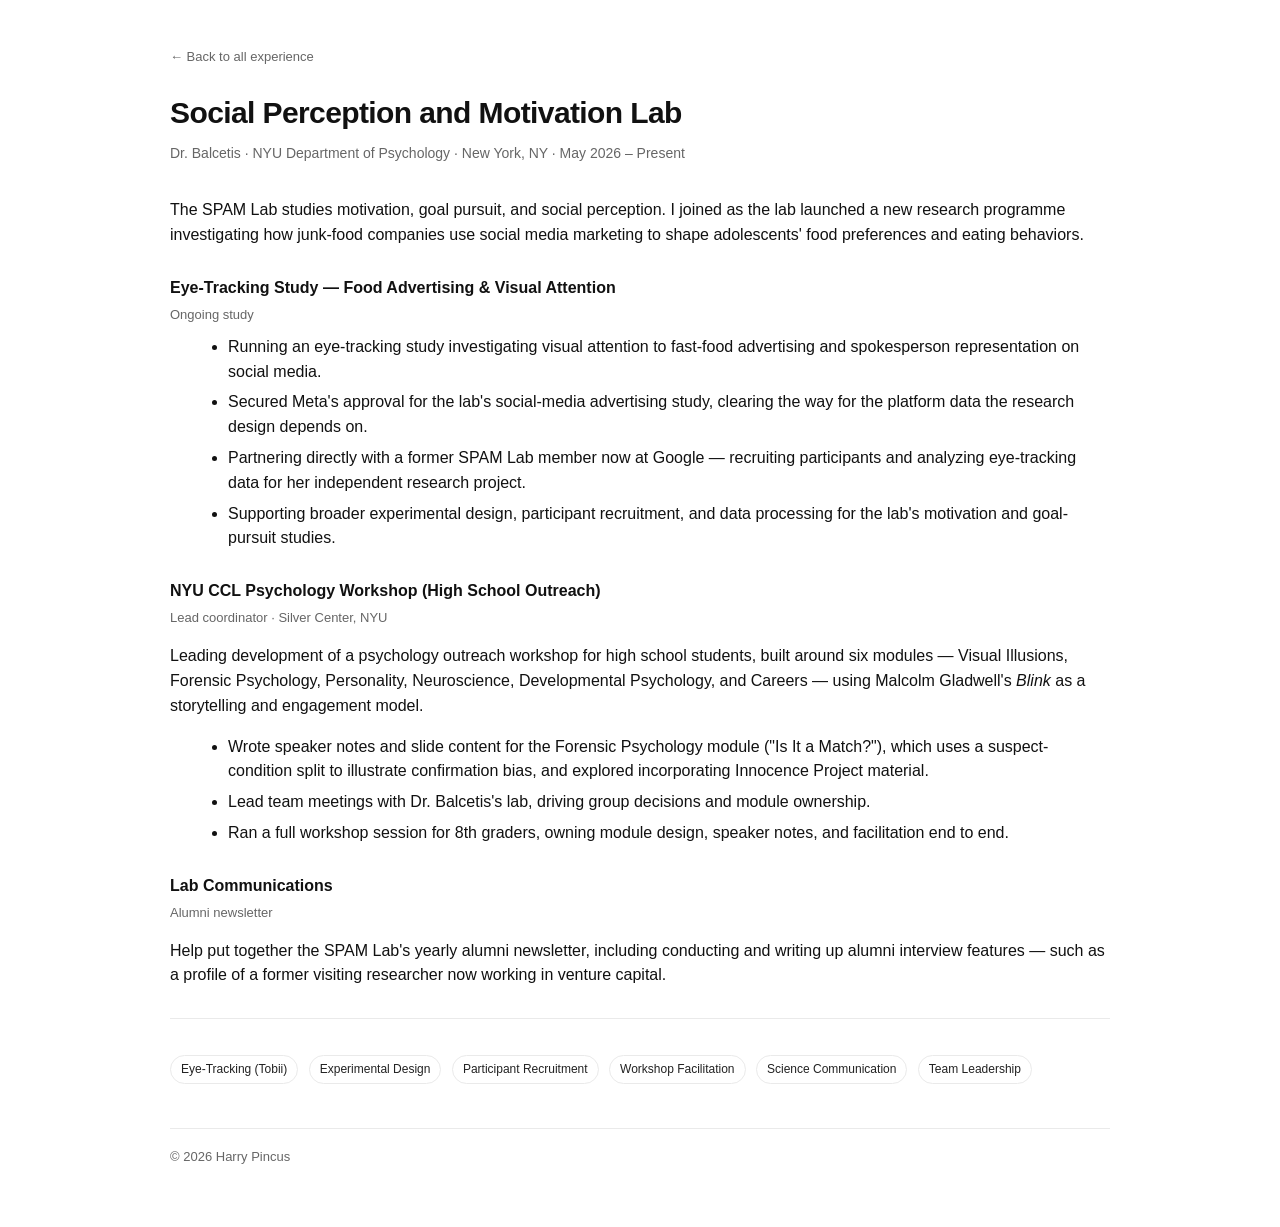
==== projects/nyu-balcetis-lab.html @ 8e0f78e2 "Create nyu-balcetis-lab.html" ====
<!doctype html>
<html lang="en">
<head>
  <meta charset="utf-8" />
  <meta name="viewport" content="width=device-width,initial-scale=1" />
  <title>NYU SPAM Lab — Harry Pincus</title>
  <meta name="description" content="Research assistant work at the Social Perception and Motivation Lab, NYU, under Dr. Balcetis." />
  <link rel="stylesheet" href="../styles.css" />
</head>
<body>
  <div class="wrap">
    <a class="back-link" href="../index.html">← Back to all experience</a>

    <div class="role-header">
      <h1>Social Perception and Motivation Lab</h1>
      <div class="meta">Dr. Balcetis · NYU Department of Psychology · New York, NY · May 2026 – Present</div>
    </div>

    <section>
      <p>
        The SPAM Lab studies motivation, goal pursuit, and social perception. I joined as the lab launched a new
        research programme investigating how junk-food companies use social media marketing to shape adolescents'
        food preferences and eating behaviors.
      </p>

      <div class="subsection">
        <h3>Eye-Tracking Study — Food Advertising &amp; Visual Attention</h3>
        <div class="sub-meta">Ongoing study</div>
        <ul>
          <li>Running an eye-tracking study investigating visual attention to fast-food advertising and spokesperson representation on social media.</li>
          <li>Secured Meta's approval for the lab's social-media advertising study, clearing the way for the platform data the research design depends on.</li>
          <li>Partnering directly with a former SPAM Lab member now at Google — recruiting participants and analyzing eye-tracking data for her independent research project.</li>
          <li>Supporting broader experimental design, participant recruitment, and data processing for the lab's motivation and goal-pursuit studies.</li>
        </ul>
      </div>

      <div class="subsection">
        <h3>NYU CCL Psychology Workshop (High School Outreach)</h3>
        <div class="sub-meta">Lead coordinator · Silver Center, NYU</div>
        <p>
          Leading development of a psychology outreach workshop for high school students, built around six modules —
          Visual Illusions, Forensic Psychology, Personality, Neuroscience, Developmental Psychology, and Careers —
          using Malcolm Gladwell's <em>Blink</em> as a storytelling and engagement model.
        </p>
        <ul>
          <li>Wrote speaker notes and slide content for the Forensic Psychology module ("Is It a Match?"), which uses a suspect-condition split to illustrate confirmation bias, and explored incorporating Innocence Project material.</li>
          <li>Lead team meetings with Dr. Balcetis's lab, driving group decisions and module ownership.</li>
          <li>Ran a full workshop session for 8th graders, owning module design, speaker notes, and facilitation end to end.</li>
        </ul>
      </div>

      <div class="subsection">
        <h3>Lab Communications</h3>
        <div class="sub-meta">Alumni newsletter</div>
        <p>
          Help put together the SPAM Lab's yearly alumni newsletter, including conducting and writing up alumni
          interview features — such as a profile of a former visiting researcher now working in venture capital.
        </p>
      </div>

      <hr class="divider" />

      <div class="tag-row">
        <span class="pill">Eye-Tracking (Tobii)</span>
        <span class="pill">Experimental Design</span>
        <span class="pill">Participant Recruitment</span>
        <span class="pill">Workshop Facilitation</span>
        <span class="pill">Science Communication</span>
        <span class="pill">Team Leadership</span>
      </div>
    </section>

    <footer>
      © <span id="y"></span> Harry Pincus
    </footer>
  </div>
  <script>document.getElementById("y").textContent = new Date().getFullYear();</script>
</body>
</html>
---- styles.css ----
:root{
  --max: 980px;
  --text:#111;
  --muted:#666;
  --line:#eaeaea;
  --bg:#fff;
  --card:#fff;
  --radius:14px;
}
* { box-sizing: border-box; }
body{
  margin:0;
  background:var(--bg);
  color:var(--text);
  font-family: -apple-system, BlinkMacSystemFont, "Segoe UI", Inter, Roboto, Arial, sans-serif;
  line-height:1.55;
}
.wrap{ max-width:var(--max); margin:0 auto; padding:44px 20px 60px; }
header{ display:flex; justify-content:space-between; align-items:flex-end; gap:18px; flex-wrap:wrap; }
h1{ margin:0; font-size:34px; letter-spacing:-0.02em; }
.subtitle{ margin-top:8px; color:var(--muted); max-width: 70ch; }
.links a{
  text-decoration:none;
  color:var(--text);
  border-bottom:1px solid var(--line);
  margin-left:12px;
  padding-bottom:2px;
}
.links a:hover{ border-bottom-color:#111; }
section{ margin-top:34px; }
h2{
  margin:0 0 14px;
  font-size:14px;
  letter-spacing:0.12em;
  text-transform:uppercase;
  color:#222;
}
.grid{ display:grid; grid-template-columns: 1fr; gap:14px; }
@media (min-width: 880px){
  .grid{ grid-template-columns: 1fr 1fr; }
}
.card{
  background:var(--card);
  border:1px solid var(--line);
  border-radius:var(--radius);
  padding:16px 16px 14px;
}
a.card{
  display:block;
  color:inherit;
  text-decoration:none;
  transition: border-color .15s ease, transform .15s ease, box-shadow .15s ease;
}
a.card:hover{
  border-color:#bbb;
  box-shadow: 0 4px 16px rgba(0,0,0,0.06);
  transform: translateY(-1px);
}
.card h3{ margin:0 0 6px; font-size:18px; }
.meta{ color:var(--muted); font-size:13px; margin-bottom:10px; }
.pills{ margin: 4px 0 10px; }
.pill{
  display:inline-block;
  font-size:12px;
  padding:4px 10px;
  border:1px solid var(--line);
  border-radius:999px;
  margin: 6px 6px 0 0;
  color:#222;
  white-space:nowrap;
}
ul{ margin: 8px 0 0 18px; }
li{ margin: 6px 0; }
.muted{ color:var(--muted); }
.view-more{
  margin-top: 12px;
  font-size: 13px;
  font-weight: 600;
  color: #111;
}
footer{ margin-top:44px; padding-top:18px; border-top:1px solid var(--line); color:var(--muted); font-size:13px; }

/* Detail page specific */
.back-link{
  display:inline-block;
  text-decoration:none;
  color:var(--muted);
  font-size:13px;
  margin-bottom:22px;
  border-bottom:1px solid transparent;
}
.back-link:hover{ color:var(--text); border-bottom-color:var(--line); }
.role-header h1{ font-size:30px; }
.role-header .meta{ font-size:14px; margin-top:6px; }
.subsection{ margin-top:28px; }
.subsection h3{ font-size:16px; margin:0 0 4px; }
.subsection .sub-meta{ color:var(--muted); font-size:13px; margin-bottom:10px; }
.tag-row{ margin-top: 10px; }
hr.divider{ border:none; border-top:1px solid var(--line); margin: 30px 0; }
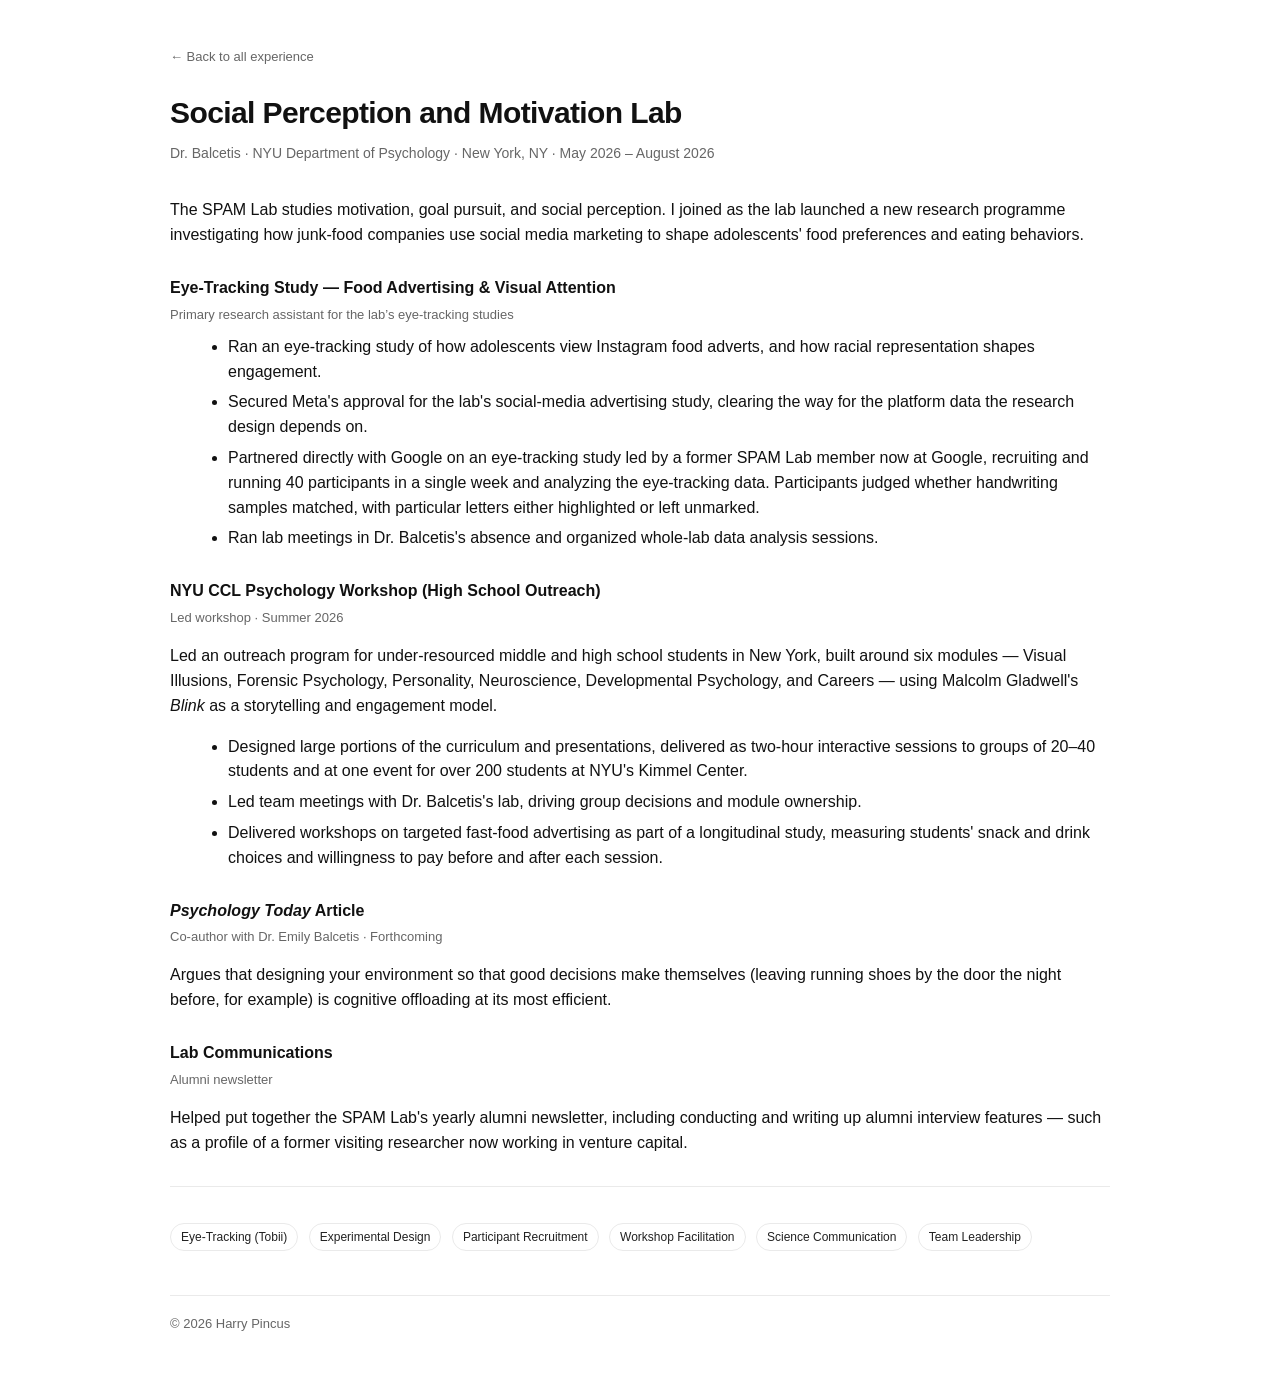
==== commit 5cd94d40: "Update nyu-balcetis-lab.html" ====
--- a/projects/nyu-balcetis-lab.html
+++ b/projects/nyu-balcetis-lab.html
@@ -13,7 +13,7 @@
 
     <div class="role-header">
       <h1>Social Perception and Motivation Lab</h1>
-      <div class="meta">Dr. Balcetis · NYU Department of Psychology · New York, NY · May 2026 – Present</div>
+      <div class="meta">Dr. Balcetis · NYU Department of Psychology · New York, NY · May 2026 – August 2026</div>
     </div>
 
     <section>
@@ -25,35 +25,44 @@
 
       <div class="subsection">
         <h3>Eye-Tracking Study — Food Advertising &amp; Visual Attention</h3>
-        <div class="sub-meta">Ongoing study</div>
+        <div class="sub-meta">Primary research assistant for the lab’s eye-tracking studies</div>
         <ul>
-          <li>Running an eye-tracking study investigating visual attention to fast-food advertising and spokesperson representation on social media.</li>
+          <li>Ran an eye-tracking study of how adolescents view Instagram food adverts, and how racial representation shapes engagement.</li>
           <li>Secured Meta's approval for the lab's social-media advertising study, clearing the way for the platform data the research design depends on.</li>
-          <li>Partnering directly with a former SPAM Lab member now at Google — recruiting participants and analyzing eye-tracking data for her independent research project.</li>
-          <li>Supporting broader experimental design, participant recruitment, and data processing for the lab's motivation and goal-pursuit studies.</li>
+          <li>Partnered directly with Google on an eye-tracking study led by a former SPAM Lab member now at Google, recruiting and running 40 participants in a single week and analyzing the eye-tracking data. Participants judged whether handwriting samples matched, with particular letters either highlighted or left unmarked.</li>
+          <li>Ran lab meetings in Dr. Balcetis's absence and organized whole-lab data analysis sessions.</li>
         </ul>
       </div>
 
       <div class="subsection">
         <h3>NYU CCL Psychology Workshop (High School Outreach)</h3>
-        <div class="sub-meta">Lead coordinator · Silver Center, NYU</div>
+        <div class="sub-meta">Led workshop · Summer 2026</div>
         <p>
-          Leading development of a psychology outreach workshop for high school students, built around six modules —
-          Visual Illusions, Forensic Psychology, Personality, Neuroscience, Developmental Psychology, and Careers —
-          using Malcolm Gladwell's <em>Blink</em> as a storytelling and engagement model.
+          Led an outreach program for under-resourced middle and high school students in New York, built around six
+          modules — Visual Illusions, Forensic Psychology, Personality, Neuroscience, Developmental Psychology, and
+          Careers — using Malcolm Gladwell's <em>Blink</em> as a storytelling and engagement model.
         </p>
         <ul>
-          <li>Wrote speaker notes and slide content for the Forensic Psychology module ("Is It a Match?"), which uses a suspect-condition split to illustrate confirmation bias, and explored incorporating Innocence Project material.</li>
-          <li>Lead team meetings with Dr. Balcetis's lab, driving group decisions and module ownership.</li>
-          <li>Ran a full workshop session for 8th graders, owning module design, speaker notes, and facilitation end to end.</li>
+          <li>Designed large portions of the curriculum and presentations, delivered as two-hour interactive sessions to groups of 20–40 students and at one event for over 200 students at NYU's Kimmel Center.</li>
+          <li>Led team meetings with Dr. Balcetis's lab, driving group decisions and module ownership.</li>
+          <li>Delivered workshops on targeted fast-food advertising as part of a longitudinal study, measuring students' snack and drink choices and willingness to pay before and after each session.</li>
         </ul>
+      </div>
+
+      <div class="subsection">
+        <h3><em>Psychology Today</em> Article</h3>
+        <div class="sub-meta">Co-author with Dr. Emily Balcetis · Forthcoming</div>
+        <p>
+          Argues that designing your environment so that good decisions make themselves (leaving running shoes by the
+          door the night before, for example) is cognitive offloading at its most efficient.
+        </p>
       </div>
 
       <div class="subsection">
         <h3>Lab Communications</h3>
         <div class="sub-meta">Alumni newsletter</div>
         <p>
-          Help put together the SPAM Lab's yearly alumni newsletter, including conducting and writing up alumni
+          Helped put together the SPAM Lab's yearly alumni newsletter, including conducting and writing up alumni
           interview features — such as a profile of a former visiting researcher now working in venture capital.
         </p>
       </div>
